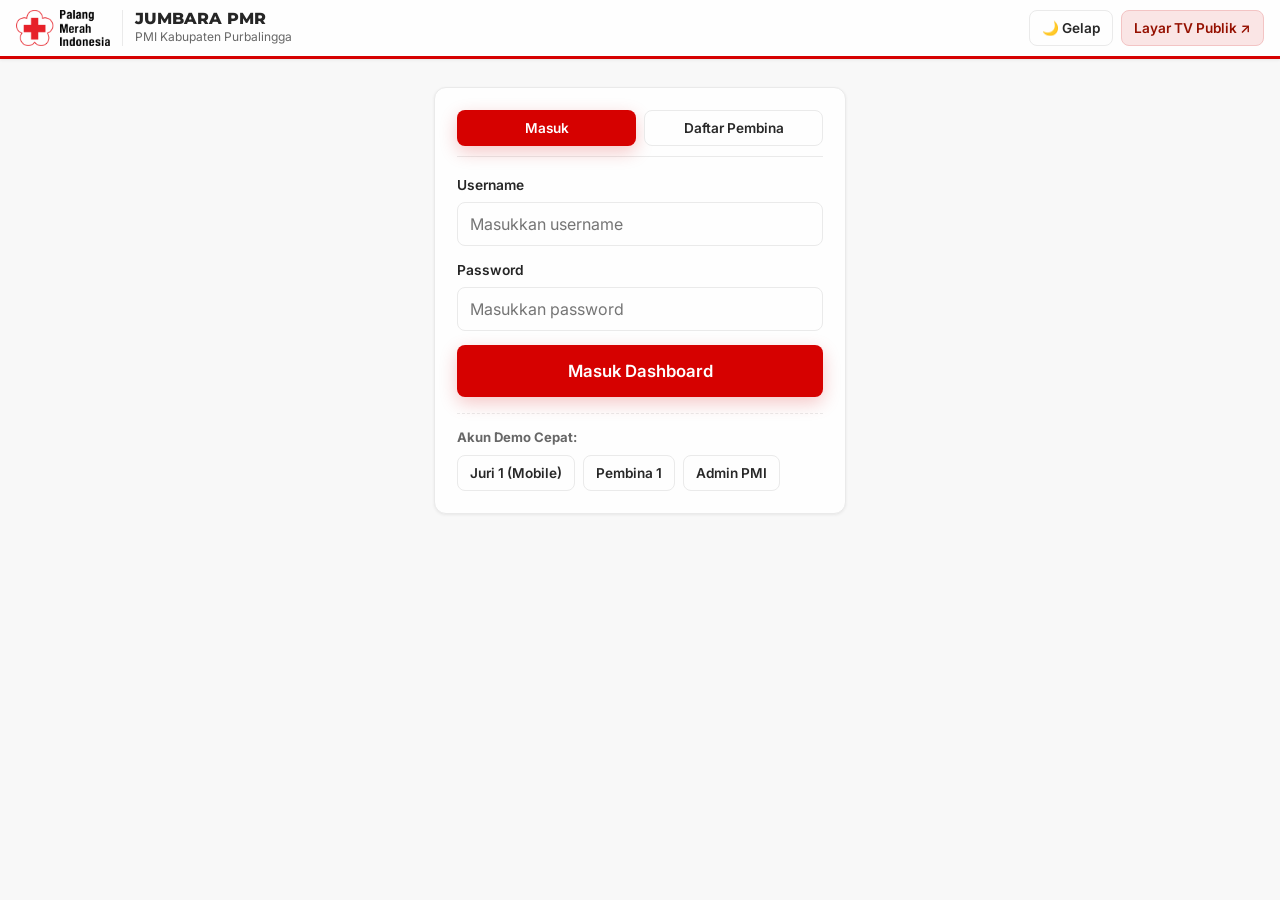
==== index.html @ 5dc3cbdb "Initial commit: Jumbara PMR Cloudflare" ====
<!doctype html>
<html lang="id">
<head>
  <meta charset="UTF-8" />
  <meta name="viewport" content="width=device-width, initial-scale=1.0, maximum-scale=1.0, user-scalable=no" />
  <link rel="icon" type="image/x-icon" href="favicon.ico" />
  <title>Jumbara PMR · Dashboard — PMI Kabupaten Purbalingga</title>
  <link rel="preconnect" href="https://fonts.googleapis.com" />
  <link rel="preconnect" href="https://fonts.gstatic.com" crossorigin />
  <link href="https://fonts.googleapis.com/css2?family=Inter:wght@400;500;600;700;800&family=Montserrat:wght@700;800&family=Roboto:wght@400;500;700&display=swap" rel="stylesheet" />
  <link rel="stylesheet" href="assets/css/pmi-theme.css" />
  <script>
    (function(){try{var t=localStorage.getItem('jumbara_theme')||(window.matchMedia&&window.matchMedia('(prefers-color-scheme: dark)').matches?'dark':'light');document.documentElement.setAttribute('data-theme',t);}catch(e){}})();
  </script>
</head>
<body>
  <div id="app">
    <div style="max-width:440px; margin:60px auto; padding:0 16px; text-align:center;">
      <div class="card">Memuat aplikasi Jumbara PMR...</div>
    </div>
  </div>

  <script src="assets/vendor/qrcode.min.js"></script>
  <script src="assets/vendor/jsQR.min.js"></script>
  <script src="assets/vendor/jspdf.umd.min.js"></script>
  <script src="assets/vendor/jspdf.plugin.autotable.min.js"></script>
  <script src="assets/vendor/xlsx.full.min.js"></script>
  <script src="assets/js/core.js"></script>
  <script src="assets/js/ble-printer.js"></script>
  <script src="assets/js/juri.js"></script>
  <script src="assets/js/pembina.js"></script>
  <script src="assets/js/admin.js"></script>
  <script src="assets/js/app.js"></script>
</body>
</html>
---- assets/css/pmi-theme.css ----
:root {
  /* Official palette extracted from pmi.or.id */
  --pmi-red: #D60100;
  --pmi-red-dark: #951000;
  --pmi-red-light: #C8484C;
  --pmi-light-red: #FAE5E5;
  --pmi-light-red-bg: #FFF6F6;
  --pmi-white: #FEFEFE;
  --pmi-black: #282828;
  --pmi-dark: #262626;
  --pmi-gray: #676767;
  --pmi-dark-gray: #62747E;
  --pmi-gray-light: #F8F8F8;
  --pmi-gray-lighter: #EAEAEA;
  --pmi-green: #58C55D;
  --pmi-orange: #FF7222;
  --pmi-purple: #7C76C8;

  /* Semantic surfaces & text (Light Mode) */
  --bg-page: var(--pmi-gray-light);
  --bg-surface: var(--pmi-white);
  --bg-surface-2: #F3F3F3;
  --bg-tint-red: var(--pmi-light-red-bg);
  --border-color: var(--pmi-gray-lighter);
  --text-primary: var(--pmi-black);
  --text-heading: var(--pmi-dark);
  --text-muted: var(--pmi-gray);
  --light-red-bg: var(--pmi-light-red);
  --light-red-text: var(--pmi-red-dark);
  --light-red-border: #f3c4c4;
  --sticky-bottom-bg: rgba(254, 254, 254, 0.96);

  --font-sans: 'Inter', 'Roboto', ui-sans-serif, system-ui, -apple-system, 'Segoe UI', sans-serif;
  --font-display: 'Montserrat', 'Inter', 'Roboto', sans-serif;
  --radius-sm: 8px;
  --radius-md: 12px;
  --radius-lg: 16px;
  --shadow-sm: 0 1px 3px rgba(40, 40, 40, 0.08);
  --shadow-md: 0 6px 20px rgba(40, 40, 40, 0.09);
  --shadow-red: 0 6px 18px rgba(214, 1, 0, 0.22);
}

[data-theme="dark"] {
  --pmi-dark: #FFFFFF;
  --pmi-black: #F2F2F2;
  --pmi-gray: #B0B0B0;
  --pmi-gray-light: #282828;
  --pmi-gray-lighter: #363636;
  --pmi-light-red: #3D1818;
  --pmi-light-red-bg: #2C1616;

  --bg-page: #121212;
  --bg-surface: #1E1E1E;
  --bg-surface-2: #282828;
  --bg-tint-red: #2C1616;
  --border-color: #363636;
  --text-primary: #F2F2F2;
  --text-heading: #FFFFFF;
  --text-muted: #B0B0B0;
  --light-red-bg: #3D1818;
  --light-red-text: #FF9A9A;
  --light-red-border: #6A2323;
  --sticky-bottom-bg: rgba(30, 30, 30, 0.96);
  --shadow-sm: 0 1px 4px rgba(0, 0, 0, 0.4);
  --shadow-md: 0 8px 24px rgba(0, 0, 0, 0.5);
  color-scheme: dark;
}

*, *::before, *::after { box-sizing: border-box; }

html, body {
  margin: 0;
  padding: 0;
  font-family: var(--font-sans);
  background: var(--bg-page);
  color: var(--text-primary);
  line-height: 1.5;
  -webkit-font-smoothing: antialiased;
  -webkit-tap-highlight-color: transparent;
  transition: background-color 0.2s ease, color 0.2s ease;
}

h1, h2, h3, h4 {
  font-family: var(--font-display);
  margin: 0;
  color: var(--text-heading);
}

button, input, select, textarea {
  font-family: inherit;
  font-size: 1rem;
}

.hidden { display: none !important; }
.text-muted { color: var(--text-muted); }
.text-red { color: var(--pmi-red); }
[data-theme="dark"] .text-red { color: #FF6B6B; }
.text-green { color: #248a29; }
[data-theme="dark"] .text-green { color: #7EE081; }
.text-orange { color: #c74f08; }
[data-theme="dark"] .text-orange { color: #FFA266; }
.fw-bold { font-weight: 700; }
.mono { font-family: ui-monospace, SFMono-Regular, Menlo, Consolas, monospace; }

/* Buttons - Mobile-first 44-48px minimum hit targets */
.btn {
  display: inline-flex;
  align-items: center;
  justify-content: center;
  gap: 8px;
  min-height: 44px;
  padding: 10px 16px;
  border-radius: var(--radius-sm);
  border: 1px solid transparent;
  font-weight: 600;
  font-size: 0.94rem;
  cursor: pointer;
  transition: transform 0.08s ease, background 0.15s ease, border-color 0.15s ease;
  text-decoration: none;
  white-space: nowrap;
}
.btn:active { transform: scale(0.98); }
.btn:disabled { opacity: 0.55; cursor: not-allowed; }
.btn-sm { min-height: 36px; padding: 6px 12px; font-size: 0.85rem; }
.btn-lg { min-height: 52px; padding: 14px 20px; font-size: 1.05rem; }
.btn-block { width: 100%; }

.btn-primary { background: var(--pmi-red); color: var(--pmi-white); box-shadow: var(--shadow-red); }
.btn-primary:hover:not(:disabled) { background: var(--pmi-red-dark); }
.btn-secondary { background: var(--bg-surface); color: var(--text-primary); border-color: var(--border-color); }
.btn-secondary:hover:not(:disabled) { background: var(--bg-surface-2); border-color: var(--text-muted); }
.btn-light-red { background: var(--light-red-bg); color: var(--light-red-text); border-color: var(--light-red-border); }
.btn-success { background: var(--pmi-green); color: #fff; }
.btn-warning { background: var(--pmi-orange); color: #fff; }
.btn-danger { background: #b91c1c; color: #fff; }
.btn-ghost { background: transparent; color: var(--text-muted); }
.btn-ghost:hover:not(:disabled) { background: var(--bg-surface-2); color: var(--text-primary); }

/* Inputs */
.field { display: flex; flex-direction: column; gap: 6px; margin-bottom: 14px; }
.field label { font-size: 0.86rem; font-weight: 600; color: var(--text-heading); }
.input, .select, .textarea {
  width: 100%;
  min-height: 44px;
  padding: 10px 12px;
  border: 1.5px solid var(--border-color);
  border-radius: var(--radius-sm);
  background: var(--bg-surface);
  color: var(--text-primary);
  outline: none;
  transition: border-color 0.15s ease, box-shadow 0.15s ease;
}
.input:focus, .select:focus, .textarea:focus {
  border-color: var(--pmi-red);
  box-shadow: 0 0 0 3px rgba(214, 1, 0, 0.18);
}
.textarea { min-height: 84px; resize: vertical; }

/* Cards & Badges */
.card {
  background: var(--bg-surface);
  border: 1px solid var(--border-color);
  border-radius: var(--radius-md);
  padding: 16px;
  box-shadow: var(--shadow-sm);
}
.card-red-tint {
  background: var(--bg-tint-red);
  border-color: var(--light-red-border);
}
.badge {
  display: inline-flex;
  align-items: center;
  gap: 5px;
  padding: 3px 10px;
  border-radius: 999px;
  font-size: 0.76rem;
  font-weight: 700;
  letter-spacing: 0.02em;
}
.badge-red { background: var(--light-red-bg); color: var(--light-red-text); }
.badge-solid-red { background: var(--pmi-red); color: #fff; }
.badge-green { background: #e6f7e7; color: #1f7a24; }
[data-theme="dark"] .badge-green { background: #173a19; color: #8be88e; }
.badge-orange { background: #fff0e6; color: #b84a06; }
[data-theme="dark"] .badge-orange { background: #42220d; color: #ffad77; }
.badge-purple { background: #efeffb; color: #4e47a6; }
[data-theme="dark"] .badge-purple { background: #292550; color: #c0baff; }
.badge-gray { background: var(--bg-surface-2); color: var(--text-muted); }

/* Header / Topbar */
.topbar {
  position: sticky;
  top: 0;
  z-index: 40;
  background: var(--bg-surface);
  border-bottom: 3px solid var(--pmi-red);
  padding: 10px 16px;
  display: flex;
  align-items: center;
  justify-content: space-between;
  gap: 12px;
  box-shadow: var(--shadow-sm);
}
.brand { display: flex; align-items: center; gap: 12px; min-width: 0; }
.brand-logo {
  height: 38px;
  width: auto;
  display: block;
  object-fit: contain;
  flex-shrink: 0;
}
[data-theme="dark"] .topbar .brand-logo {
  background: var(--pmi-white);
  padding: 4px 8px;
  border-radius: 8px;
}
.brand-logo-pill {
  background: var(--pmi-white);
  padding: 6px 12px;
  border-radius: 10px;
  display: inline-flex;
  align-items: center;
  flex-shrink: 0;
}
.brand-mark {
  width: 38px;
  height: 38px;
  border-radius: 10px;
  background: var(--bg-surface);
  border: 2px solid var(--pmi-red);
  display: grid;
  place-items: center;
  flex-shrink: 0;
}
.brand-title { font-family: var(--font-display); font-weight: 800; font-size: 1rem; color: var(--text-heading); line-height: 1.15; }
.brand-sub { font-size: 0.75rem; color: var(--text-muted); white-space: nowrap; overflow: hidden; text-overflow: ellipsis; }

/* Admin Layout with Collapsible Left Sidebar */
.admin-shell {
  display: flex;
  min-height: calc(100vh - 61px);
}
.admin-sidebar {
  width: 256px;
  flex-shrink: 0;
  background: var(--bg-surface);
  border-right: 1px solid var(--border-color);
  padding: 14px 10px;
  display: flex;
  flex-direction: column;
  gap: 4px;
  transition: width 0.2s ease, padding 0.2s ease;
}
.admin-shell.sidebar-collapsed .admin-sidebar {
  display: none;
}
.admin-main {
  flex: 1;
  min-width: 0;
  padding: 18px 20px;
}
.nav-item {
  display: flex;
  align-items: center;
  gap: 10px;
  padding: 10px 12px;
  border-radius: var(--radius-sm);
  border: none;
  background: transparent;
  color: var(--text-primary);
  font-weight: 600;
  font-size: 0.92rem;
  text-align: left;
  cursor: pointer;
  width: 100%;
}
.nav-item:hover { background: var(--bg-surface-2); }
.nav-item.active {
  background: var(--light-red-bg);
  color: var(--light-red-text);
}

/* Mobile-First Judge App Container */
.juri-shell {
  max-width: 560px;
  margin: 0 auto;
  padding: 12px 12px 96px;
}
.juri-sticky-bottom {
  position: fixed;
  left: 0;
  right: 0;
  bottom: 0;
  z-index: 45;
  background: var(--sticky-bottom-bg);
  backdrop-filter: blur(8px);
  border-top: 1px solid var(--border-color);
  padding: 10px 14px;
}
.juri-sticky-bottom-inner {
  max-width: 560px;
  margin: 0 auto;
  display: flex;
  align-items: center;
  justify-content: space-between;
  gap: 10px;
}

/* Camera Scanner Box */
.scanner-box {
  position: relative;
  width: 100%;
  aspect-ratio: 4/3;
  max-height: 280px;
  background: #141414;
  border-radius: var(--radius-md);
  overflow: hidden;
  display: grid;
  place-items: center;
}
.scanner-box video {
  width: 100%;
  height: 100%;
  object-fit: cover;
}
.scanner-reticle {
  position: absolute;
  width: 180px;
  height: 180px;
  border: 3px solid rgba(214, 1, 0, 0.85);
  border-radius: 16px;
  box-shadow: 0 0 0 9999px rgba(0, 0, 0, 0.38);
  pointer-events: none;
}

/* Tables */
.table-wrap {
  width: 100%;
  overflow-x: auto;
  border: 1px solid var(--border-color);
  border-radius: var(--radius-sm);
  background: var(--bg-surface);
}
table {
  width: 100%;
  border-collapse: collapse;
  font-size: 0.9rem;
}
th, td {
  padding: 10px 12px;
  text-align: left;
  border-bottom: 1px solid var(--border-color);
  vertical-align: middle;
}
th {
  background: var(--bg-surface-2);
  font-weight: 700;
  color: var(--text-heading);
  font-size: 0.82rem;
  text-transform: uppercase;
  letter-spacing: 0.03em;
}
tr:last-child td { border-bottom: none; }

/* Grid helpers */
.grid { display: grid; gap: 14px; }
.grid-2 { grid-template-columns: repeat(auto-fit, minmax(260px, 1fr)); }
.grid-3 { grid-template-columns: repeat(auto-fit, minmax(200px, 1fr)); }
.row-between { display: flex; align-items: center; justify-content: space-between; gap: 10px; flex-wrap: wrap; }
.row-gap { display: flex; align-items: center; gap: 8px; flex-wrap: wrap; }

/* Modals & Overflow Menu */
.modal-backdrop {
  position: fixed;
  inset: 0;
  z-index: 90;
  background: rgba(38, 38, 38, 0.58);
  display: grid;
  place-items: center;
  padding: 16px;
}
.modal-card {
  width: 100%;
  max-width: 520px;
  max-height: 90vh;
  overflow-y: auto;
  background: var(--bg-surface);
  color: var(--text-primary);
  border: 1px solid var(--border-color);
  border-radius: var(--radius-lg);
  padding: 20px;
  box-shadow: 0 20px 50px rgba(0, 0, 0, 0.35);
}
.menu-dropdown {
  position: relative;
  display: inline-block;
}
.menu-popover {
  position: absolute;
  right: 0;
  top: calc(100% + 6px);
  min-width: 220px;
  background: var(--bg-surface);
  border: 1px solid var(--border-color);
  border-radius: var(--radius-sm);
  box-shadow: var(--shadow-md);
  z-index: 60;
  padding: 6px;
}

/* Toast notifications */
.toast-container {
  position: fixed;
  top: 14px;
  right: 14px;
  z-index: 120;
  display: flex;
  flex-direction: column;
  gap: 8px;
  max-width: 360px;
}
.toast {
  background: var(--pmi-dark);
  color: #fff;
  padding: 12px 16px;
  border-radius: var(--radius-sm);
  box-shadow: var(--shadow-md);
  font-size: 0.9rem;
  font-weight: 500;
  border-left: 4px solid var(--pmi-red);
}
.toast.success { border-left-color: var(--pmi-green); }
.toast.warning { border-left-color: var(--pmi-orange); }
.toast.error { border-left-color: var(--pmi-red); background: #6b0909; }

/* Thermal Receipt Preview (58mm look) */
.thermal-paper {
  width: 290px;
  margin: 0 auto;
  background: #fff;
  color: #111;
  border: 1px dashed #bdbdbd;
  padding: 14px 12px;
  font-family: ui-monospace, SFMono-Regular, Menlo, Consolas, monospace;
  font-size: 12px;
  line-height: 1.4;
}
.thermal-paper hr { border: none; border-top: 1px dashed #888; margin: 8px 0; }
.thermal-row { display: flex; justify-content: space-between; gap: 8px; }

/* TV Hall Fullscreen Mode (publik.html) */
.tv-screen {
  min-height: 100vh;
  background: #1a1a1a;
  color: #fefefe;
  padding: 18px 22px;
  display: flex;
  flex-direction: column;
  gap: 16px;
}
[data-theme="light"] .tv-screen {
  background: var(--pmi-gray-light);
  color: var(--pmi-black);
}
[data-theme="light"] .tv-screen .brand-title { color: var(--pmi-dark) !important; }
[data-theme="light"] .tv-screen .brand-sub { color: var(--pmi-gray) !important; }
[data-theme="light"] .tv-table-wrap {
  background: var(--pmi-white);
  border-color: var(--pmi-gray-lighter);
}
[data-theme="light"] .tv-table th {
  background: var(--pmi-gray-lighter);
  color: var(--pmi-dark);
  border-bottom-color: #d5d5d5;
}
[data-theme="light"] .tv-table td {
  color: var(--pmi-black);
  border-bottom-color: var(--pmi-gray-lighter);
}
[data-theme="light"] .tv-cell-active {
  background: rgba(214, 1, 0, 0.14) !important;
}
.tv-header {
  display: flex;
  align-items: center;
  justify-content: space-between;
  gap: 16px;
  padding-bottom: 12px;
  border-bottom: 3px solid var(--pmi-red);
}
.tv-live-banner {
  background: linear-gradient(90deg, var(--pmi-red-dark), var(--pmi-red));
  color: #fff;
  padding: 14px 20px;
  border-radius: var(--radius-md);
  display: flex;
  align-items: center;
  justify-content: space-between;
  gap: 14px;
  flex-wrap: wrap;
  box-shadow: var(--shadow-red);
}
.tv-pulse {
  width: 12px;
  height: 12px;
  border-radius: 50%;
  background: #fff;
  display: inline-block;
  animation: pulseDot 1.3s infinite;
}
@keyframes pulseDot {
  0%, 100% { opacity: 1; transform: scale(1); }
  50% { opacity: 0.35; transform: scale(0.75); }
}
.tv-table-wrap {
  flex: 1;
  background: #242424;
  border-radius: var(--radius-md);
  overflow: auto;
  border: 1px solid #383838;
}
.tv-table th {
  background: #2d2d2d;
  color: #eaeaea;
  font-size: 0.95rem;
  padding: 14px 16px;
  border-bottom: 2px solid #444;
}
.tv-table td {
  color: #fff;
  font-size: 1.15rem;
  font-weight: 700;
  padding: 14px 16px;
  border-bottom: 1px solid #333;
}
.tv-cell-active {
  background: rgba(214, 1, 0, 0.28) !important;
  outline: 2px solid var(--pmi-red);
  outline-offset: -2px;
}
.tv-row-active td:first-child {
  border-left: 5px solid var(--pmi-red);
}

/* 50x30mm QR Label Print Grid */
.label-sheet {
  display: flex;
  flex-wrap: wrap;
  gap: 8px;
}
.label-50x30 {
  width: 50mm;
  height: 30mm;
  border: 1px solid #ccc;
  background: #fff;
  color: #111;
  padding: 2.5mm 3mm;
  display: flex;
  align-items: center;
  justify-content: space-between;
  gap: 2.5mm;
  page-break-inside: avoid;
}

@media (max-width: 820px) {
  .admin-shell { flex-direction: column; }
  .admin-sidebar {
    width: 100%;
    border-right: none;
    border-bottom: 1px solid var(--pmi-gray-lighter);
    flex-direction: row;
    overflow-x: auto;
    padding: 8px;
  }
  .nav-item { width: auto; white-space: nowrap; }
}

@media print {
  .no-print { display: none !important; }
  body { background: #fff; }
  .label-50x30 { border: 1px dashed #ddd; }
}
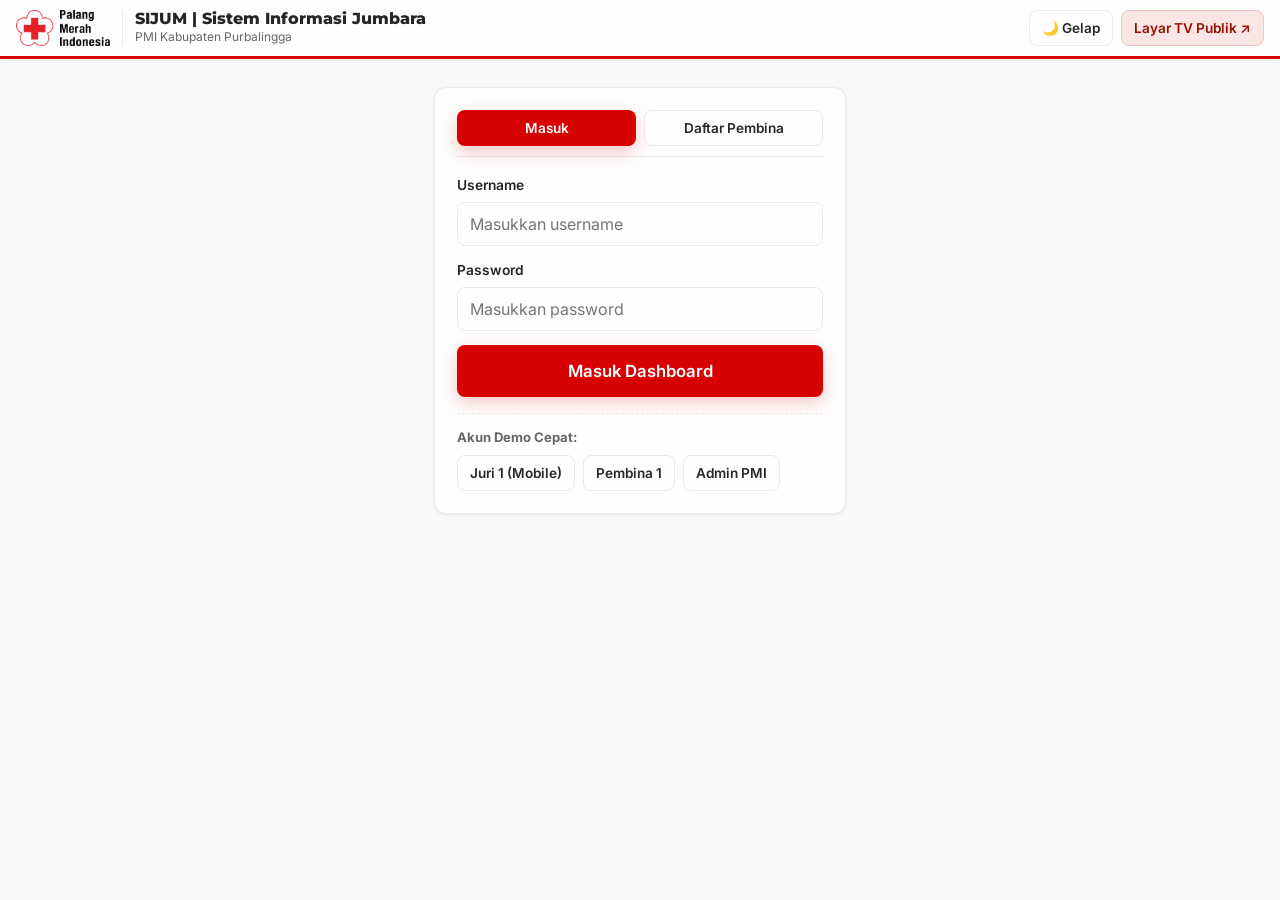
==== commit 275599b9: "Ganti brand header jadi SIJUM" ====
--- a/index.html
+++ b/index.html
@@ -4,7 +4,7 @@
   <meta charset="UTF-8" />
   <meta name="viewport" content="width=device-width, initial-scale=1.0, maximum-scale=1.0, user-scalable=no" />
   <link rel="icon" type="image/x-icon" href="favicon.ico" />
-  <title>Jumbara PMR · Dashboard — PMI Kabupaten Purbalingga</title>
+  <title>SIJUM · Dashboard — PMI Kabupaten Purbalingga</title>
   <link rel="preconnect" href="https://fonts.googleapis.com" />
   <link rel="preconnect" href="https://fonts.gstatic.com" crossorigin />
   <link href="https://fonts.googleapis.com/css2?family=Inter:wght@400;500;600;700;800&family=Montserrat:wght@700;800&family=Roboto:wght@400;500;700&display=swap" rel="stylesheet" />
@@ -16,7 +16,7 @@
 <body>
   <div id="app">
     <div style="max-width:440px; margin:60px auto; padding:0 16px; text-align:center;">
-      <div class="card">Memuat aplikasi Jumbara PMR...</div>
+      <div class="card">Memuat SIJUM...</div>
     </div>
   </div>
 
